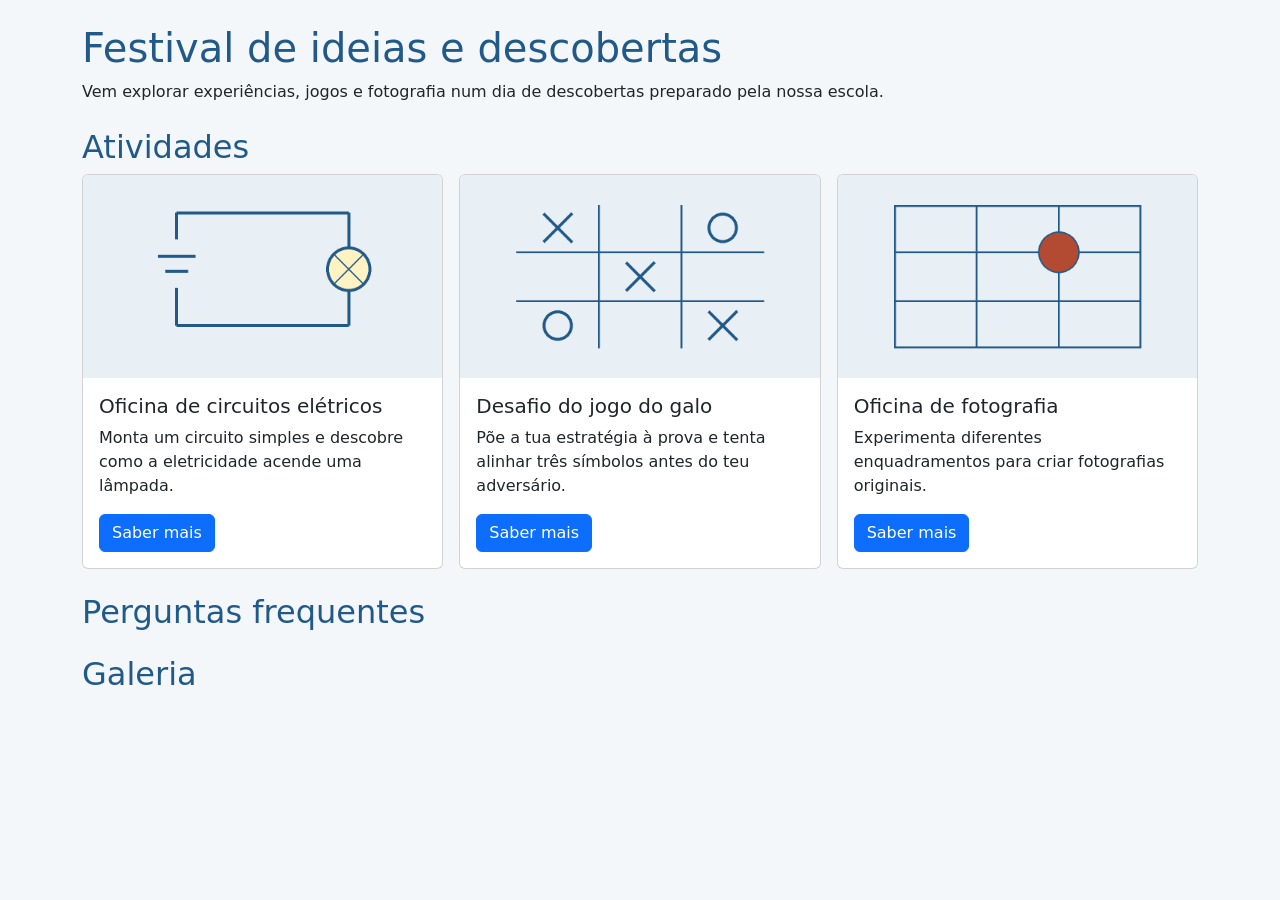
==== evento-escola/index.html @ 4bd1ab4a "A7 01" ====
<!doctype html>
<html lang="pt-PT">
<head>
  <meta charset="utf-8">
  <meta name="viewport" content="width=device-width, initial-scale=1">
  <title>Mostra de atividades da escola</title>
<link rel="stylesheet"
  href="https://cdn.jsdelivr.net/npm/bootstrap@5.3.8/dist/css/bootstrap.min.css"
  integrity="sha384-sRIl4kxILFvY47J16cr9ZwB07vP4J8+LH7qKQnuqkuIAvNWLzeN8tE5YBujZqJLB"
  crossorigin="anonymous">
  <link rel="stylesheet" href="estilos.css">
</head>
<body>
<main class="container py-4">
  <header class="mb-4">
    <h1>Festival de ideias e descobertas</h1>
    <p>Vem explorar experiências, jogos e fotografia num dia de descobertas preparado pela nossa escola.</p>
  </header>
  <section aria-labelledby="tituloAtividades">
    <h2 id="tituloAtividades">Atividades</h2>
    <div class="row g-3">
<div class="col-12 col-md-4">
  <article class="card h-100">
    <img src="imagens/circuito.png" class="card-img-top img-fluid"
         alt="Esquema de uma pilha ligada a uma lâmpada.">
    <div class="card-body">
      <h3 class="card-title h5">Oficina de circuitos elétricos</h3>
      <p class="card-text">Monta um circuito simples e descobre como a eletricidade acende uma lâmpada.</p>
      <a href="#perguntas" class="btn btn-primary">Saber mais</a>
    </div>
  </article>
</div>
<div class="col-12 col-md-4">
  <article class="card h-100">
    <img src="imagens/jogo.png" class="card-img-top img-fluid"
         alt="Grelha de um jogo do galo com cruzes e círculos.">
    <div class="card-body">
      <h3 class="card-title h5">Desafio do jogo do galo</h3>
      <p class="card-text">Põe a tua estratégia à prova e tenta alinhar três símbolos antes do teu adversário.</p>
      <a href="#perguntas" class="btn btn-primary">Saber mais</a>
    </div>
  </article>
</div>
<div class="col-12 col-md-4">
  <article class="card h-100">
    <img src="imagens/enquadramento.png" class="card-img-top img-fluid"
         alt="Grelha de enquadramento com um círculo num dos cruzamentos.">
    <div class="card-body">
      <h3 class="card-title h5">Oficina de fotografia</h3>
      <p class="card-text">Experimenta diferentes enquadramentos para criar fotografias originais.</p>
      <a href="#perguntas" class="btn btn-primary">Saber mais</a>
    </div>
  </article>
</div>
    </div>
  </section>
  <section id="perguntas" class="mt-4">
    <h2>Perguntas frequentes</h2>
    <!-- O accordion entra aqui na atividade 2. -->
  </section>
  <section id="galeria" class="mt-4">
    <h2>Galeria</h2>
    <!-- O carrossel entra aqui na atividade 3. -->
  </section>
</main>
<!-- O JavaScript do Bootstrap entra aqui na atividade 2. -->
</body>
</html>
---- evento-escola/estilos.css ----
body { background-color: #f4f7fa; }
h1, h2 { color: #215a89; }
#galeria { max-width: 48rem; }
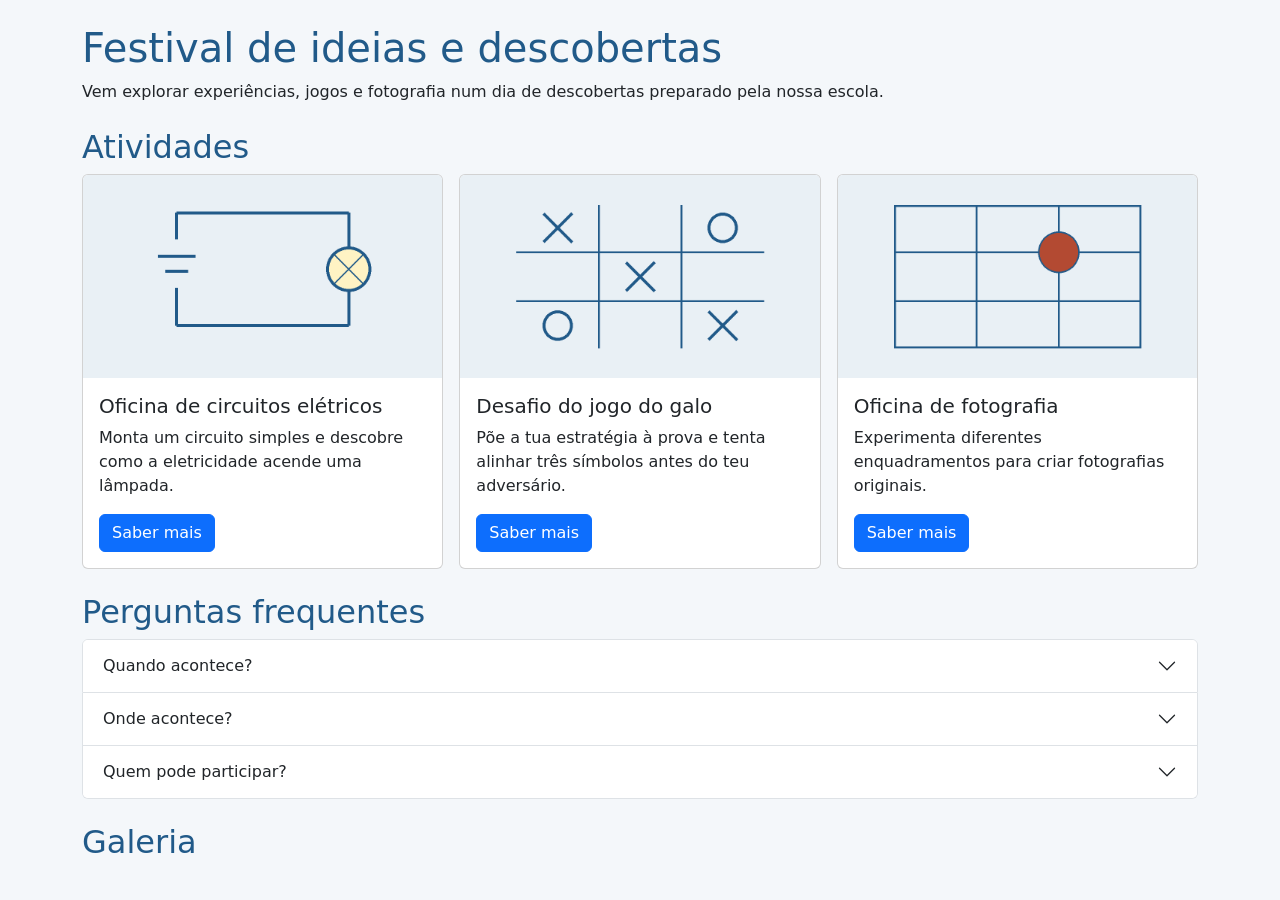
==== commit d120e549: "A7 02" ====
--- a/evento-escola/index.html
+++ b/evento-escola/index.html
@@ -56,13 +56,57 @@
   </section>
   <section id="perguntas" class="mt-4">
     <h2>Perguntas frequentes</h2>
-    <!-- O accordion entra aqui na atividade 2. -->
+    <div class="accordion" id="faqEvento">
+      <div class="accordion-item">
+        <h3 class="accordion-header">
+          <button class="accordion-button collapsed" type="button"
+                  data-bs-toggle="collapse" data-bs-target="#quando"
+                  aria-expanded="false" aria-controls="quando">
+            Quando acontece?
+          </button>
+        </h3>
+        <div id="quando" class="accordion-collapse collapse"
+             data-bs-parent="#faqEvento">
+          <div class="accordion-body">A data e o horário serão divulgados pela escola.</div>
+        </div>
+      </div>
+      <div class="accordion-item">
+        <h3 class="accordion-header">
+          <button class="accordion-button collapsed" type="button"
+                  data-bs-toggle="collapse" data-bs-target="#onde"
+                  aria-expanded="false" aria-controls="onde">
+            Onde acontece?
+          </button>
+        </h3>
+        <div id="onde" class="accordion-collapse collapse"
+             data-bs-parent="#faqEvento">
+          <div class="accordion-body">O evento acontece na escola; o espaço será indicado pela organização.</div>
+        </div>
+      </div>
+      <div class="accordion-item">
+        <h3 class="accordion-header">
+          <button class="accordion-button collapsed" type="button"
+                  data-bs-toggle="collapse" data-bs-target="#quem"
+                  aria-expanded="false" aria-controls="quem">
+            Quem pode participar?
+          </button>
+        </h3>
+        <div id="quem" class="accordion-collapse collapse"
+             data-bs-parent="#faqEvento">
+          <div class="accordion-body">A atividade destina-se à comunidade escolar. Contacta a organização para saber se é necessária inscrição.</div>
+        </div>
+      </div>
+    </div>
   </section>
   <section id="galeria" class="mt-4">
     <h2>Galeria</h2>
     <!-- O carrossel entra aqui na atividade 3. -->
   </section>
 </main>
-<!-- O JavaScript do Bootstrap entra aqui na atividade 2. -->
+<script
+  src="https://cdn.jsdelivr.net/npm/bootstrap@5.3.8/dist/js/bootstrap.bundle.min.js"
+  integrity="sha384-FKyoEForCGlyvwx9Hj09JcYn3nv7wiPVlz7YYwJrWVcXK/BmnVDxM+D2scQbITxI"
+  crossorigin="anonymous"></script>
 </body>
-</html>+</html>
+
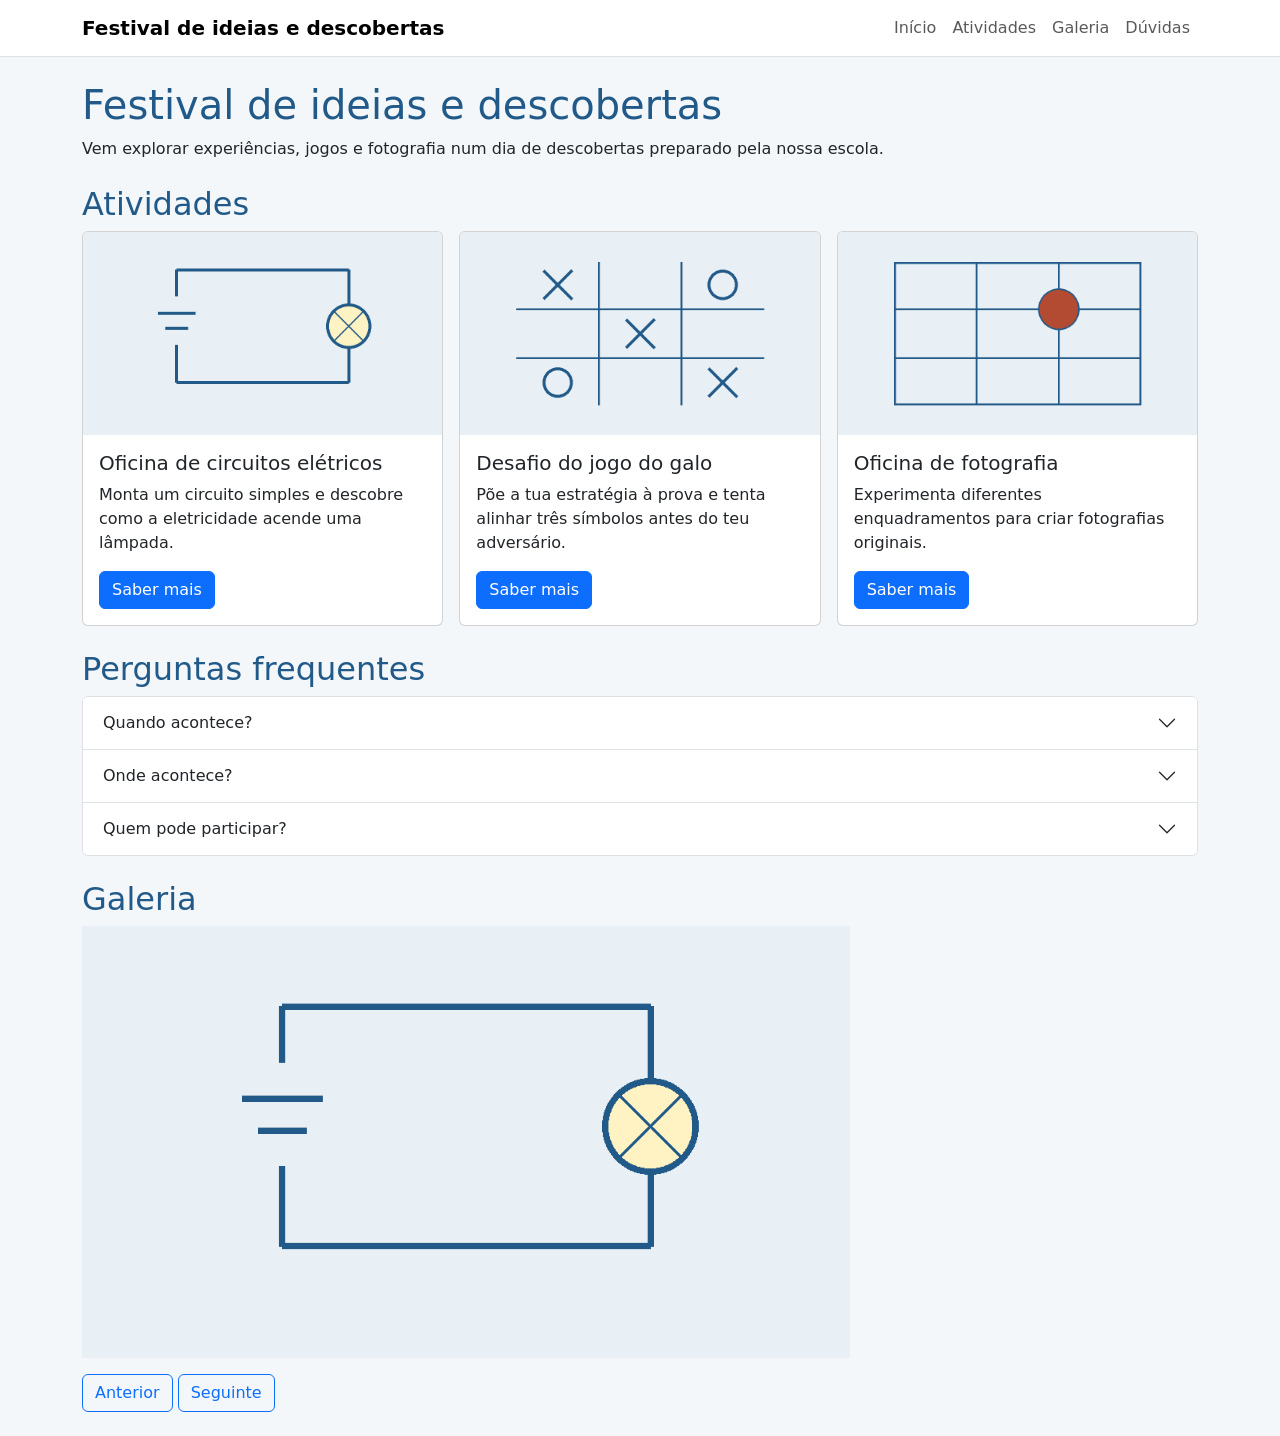
==== commit 764137f8: "Aula 8" ====
--- a/evento-escola/index.html
+++ b/evento-escola/index.html
@@ -3,7 +3,7 @@
 <head>
   <meta charset="utf-8">
   <meta name="viewport" content="width=device-width, initial-scale=1">
-  <title>Mostra de atividades da escola</title>
+  <title>Festival de ideias e descobertas</title>
 <link rel="stylesheet"
   href="https://cdn.jsdelivr.net/npm/bootstrap@5.3.8/dist/css/bootstrap.min.css"
   integrity="sha384-sRIl4kxILFvY47J16cr9ZwB07vP4J8+LH7qKQnuqkuIAvNWLzeN8tE5YBujZqJLB"
@@ -11,12 +11,31 @@
   <link rel="stylesheet" href="estilos.css">
 </head>
 <body>
+<nav class="navbar navbar-expand-lg bg-white border-bottom" aria-label="Navegação principal">
+  <div class="container">
+    <a class="navbar-brand fw-bold" href="#inicio">Festival de ideias e descobertas</a>
+    <button class="navbar-toggler" type="button"
+      data-bs-toggle="collapse" data-bs-target="#menuEvento"
+      aria-controls="menuEvento" aria-expanded="false"
+      aria-label="Abrir ou fechar o menu">
+      <span class="navbar-toggler-icon"></span>
+    </button>
+    <div class="collapse navbar-collapse" id="menuEvento">
+      <ul class="navbar-nav ms-auto">
+        <li class="nav-item"><a class="nav-link" href="#inicio">Início</a></li>
+        <li class="nav-item"><a class="nav-link" href="#atividades">Atividades</a></li>
+        <li class="nav-item"><a class="nav-link" href="#galeria">Galeria</a></li>
+        <li class="nav-item"><a class="nav-link" href="#perguntas">Dúvidas</a></li>
+      </ul>
+    </div>
+  </div>
+</nav>
 <main class="container py-4">
-  <header class="mb-4">
+  <header id="inicio" class="mb-4">
     <h1>Festival de ideias e descobertas</h1>
     <p>Vem explorar experiências, jogos e fotografia num dia de descobertas preparado pela nossa escola.</p>
   </header>
-  <section aria-labelledby="tituloAtividades">
+  <section id="atividades" aria-labelledby="tituloAtividades">
     <h2 id="tituloAtividades">Atividades</h2>
     <div class="row g-3">
 <div class="col-12 col-md-4">
@@ -100,7 +119,29 @@
   </section>
   <section id="galeria" class="mt-4">
     <h2>Galeria</h2>
-    <!-- O carrossel entra aqui na atividade 3. -->
+   <div id="galeriaEvento" class="carousel slide" data-bs-interval="false"
+     role="region" aria-label="Galeria do evento">
+  <div class="carousel-inner">
+    <div class="carousel-item active">
+      <img src="imagens/circuito.png" class="d-block w-100 img-fluid"
+           alt="Esquema de uma pilha ligada a uma lâmpada.">
+    </div>
+    <div class="carousel-item">
+      <img src="imagens/jogo.png" class="d-block w-100 img-fluid"
+           alt="Grelha de um jogo do galo com cruzes e círculos.">
+    </div>
+    <div class="carousel-item">
+      <img src="imagens/enquadramento.png" class="d-block w-100 img-fluid"
+           alt="Grelha de enquadramento com um círculo num dos cruzamentos.">
+    </div>
+  </div>
+  <div class="mt-3">
+    <button class="btn btn-outline-primary" type="button"
+            data-bs-target="#galeriaEvento" data-bs-slide="prev">Anterior</button>
+    <button class="btn btn-outline-primary" type="button"
+            data-bs-target="#galeriaEvento" data-bs-slide="next">Seguinte</button>
+  </div>
+</div>
   </section>
 </main>
 <script
@@ -109,4 +150,3 @@
   crossorigin="anonymous"></script>
 </body>
 </html>
-
